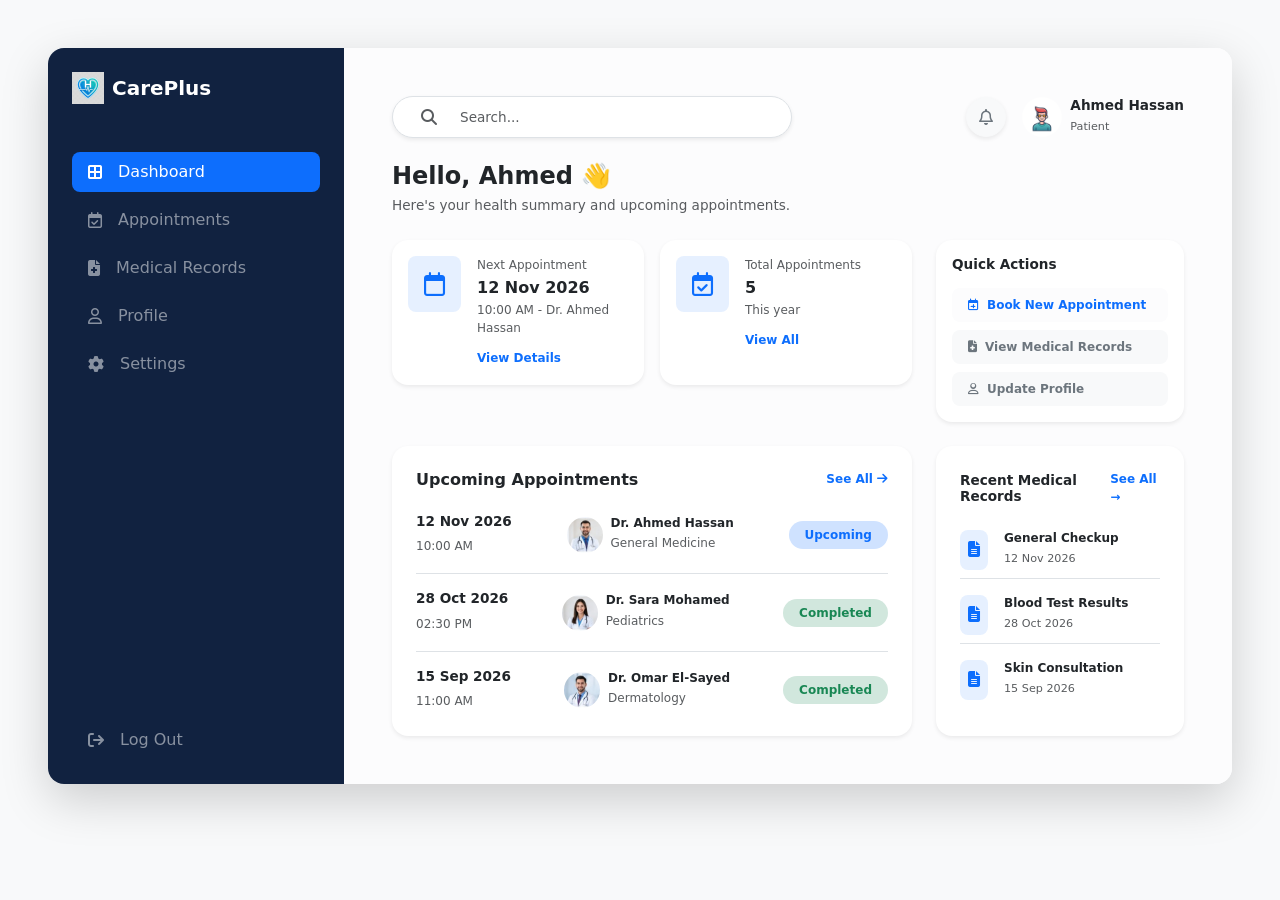
==== dashboard.html @ d4c29702 "Update project" ====
<!doctype html>
<html lang="en">
  <head>
    <meta charset="UTF-8" />
    <meta name="viewport" content="width=device-width, initial-scale=1.0" />
    <title>CarePlus - Patient Dashboard</title>

    <!-- FontAwesome Icons -->
    <link
      rel="stylesheet"
      href="https://cdnjs.cloudflare.com/ajax/libs/font-awesome/6.7.2/css/all.min.css"
    />
    <!-- Bootstrap CSS -->
    <link rel="stylesheet" href="css/bootstrap.min.css" />
    <!-- Custom CSS -->
    <link rel="stylesheet" href="css/style.css" />
  </head>
  <body class="bg-light">
    <!-- ================================================================= -->
    <!-- PATIENT DASHBOARD SECTION -->
    <!-- ================================================================= -->
    <section class="py-4 py-md-5">
      <div class="container-fluid px-lg-5">
        <div class="card border-0 shadow-lg rounded-4 overflow-hidden bg-white">
          <div class="row g-0">
            <!-- Sidebar (القائمة الجانبية الداكنة) -->
            <div
              class="col-lg-3 text-white p-4 d-flex flex-column justify-content-between"
              style="background-color: #112240; min-height: 700px"
            >
              <div>
                <!-- Brand Logo -->
                <div class="d-flex align-items-center gap-2 mb-5">
                  <img src="images/H.png" alt="CarePlus" height="32" />
                  <span class="fw-bold fs-5 text-white">CarePlus</span>
                </div>

                <!-- Navigation Links -->
                <div class="nav flex-column nav-pills gap-2" role="tablist">
                  <a
                    href="#"
                    class="nav-link active rounded-3 py-2.5 px-3 text-white d-flex align-items-center gap-3"
                    style="background-color: #0d6efd"
                  >
                    <i class="fa-solid fa-border-all"></i>
                    <span>Dashboard</span>
                  </a>
                  <a
                    href="#"
                    class="nav-link text-white-50 rounded-3 py-2.5 px-3 d-flex align-items-center gap-3"
                  >
                    <i class="fa-regular fa-calendar-check"></i>
                    <span>Appointments</span>
                  </a>
                  <a
                    href="#"
                    class="nav-link text-white-50 rounded-3 py-2.5 px-3 d-flex align-items-center gap-3"
                  >
                    <i class="fa-solid fa-file-medical"></i>
                    <span>Medical Records</span>
                  </a>
                  <a
                    href="#"
                    class="nav-link text-white-50 rounded-3 py-2.5 px-3 d-flex align-items-center gap-3"
                  >
                    <i class="fa-regular fa-user"></i>
                    <span>Profile</span>
                  </a>
                  <a
                    href="#"
                    class="nav-link text-white-50 rounded-3 py-2.5 px-3 d-flex align-items-center gap-3"
                  >
                    <i class="fa-solid fa-gear"></i>
                    <span>Settings</span>
                  </a>
                </div>
              </div>

              <!-- Log Out -->
              <a
                href="booking.html"
                class="text-white-50 text-decoration-none d-flex align-items-center gap-3 px-3 py-2"
              >
                <i class="fa-solid fa-arrow-right-from-bracket"></i>
                <span>Log Out</span>
              </a>
            </div>

            <!-- Main Dashboard Content (محتوى اللوحة الرئيسي) -->
            <div class="col-lg-9 p-4 p-md-5 bg-light-subtle">
              <!-- Top Bar (Search & User Profile) -->
              <div
                class="d-flex align-items-center justify-content-between flex-wrap gap-3 mb-4"
              >
                <!-- Search Bar -->
                <div
                  class="input-group bg-white rounded-pill px-3 py-1 shadow-sm border"
                  style="max-width: 400px; width: 100%"
                >
                  <span
                    class="input-group-text bg-transparent border-0 text-muted"
                  >
                    <i class="fa-solid fa-magnifying-glass"></i>
                  </span>
                  <input
                    type="text"
                    class="form-control border-0 shadow-none bg-transparent fs-7"
                    placeholder="Search..."
                  />
                </div>

                <!-- User Profile & Notifications -->
                <div class="d-flex align-items-center gap-3">
                  <button
                    class="btn btn-light rounded-circle p-2 d-flex align-items-center justify-content-center shadow-sm"
                    style="width: 40px; height: 40px"
                  >
                    <i class="fa-regular fa-bell text-secondary"></i>
                  </button>
                  <div class="d-flex align-items-center gap-2">
                    <img
                      src="images/userface.png"
                      class="rounded-circle"
                      width="40"
                      height="40"
                      style="object-fit: cover"
                      alt="userface"
                    />
                    <div>
                      <!-- أضفنا id="dashboardUserName" هنا -->
                      <h6
                        class="fw-bold text-dark mb-0 fs-7"
                        id="dashboardUserName"
                      >
                        Ahmed Hassan
                      </h6>
                      <small class="text-muted" style="font-size: 0.7rem"
                        >Patient</small
                      >
                    </div>
                  </div>
                </div>
              </div>

              <!-- Greeting -->
              <div class="mb-4">
                <h4 class="fw-bold text-dark mb-1">
                  Hello, <span id="greetingUserName">Ahmed</span> 👋
                </h4>
                <p class="text-muted fs-7">
                  Here's your health summary and upcoming appointments.
                </p>
              </div>

              <!-- Cards Summary & Quick Actions Layout -->
              <div class="row g-4 mb-4">
                <!-- Left Side: Summary Cards -->
                <div class="col-lg-8">
                  <div class="row g-3">
                    <!-- Next Appointment -->
                    <div class="col-md-6">
                      <div
                        class="card border-0 shadow-sm rounded-4 p-3 bg-white h-100"
                      >
                        <div class="d-flex align-items-start gap-3">
                          <div
                            class="rounded-3 bg-subtle-blue text-primary p-3 d-flex align-items-center justify-content-center"
                          >
                            <i class="fa-regular fa-calendar fs-4"></i>
                          </div>
                          <div>
                            <span class="text-muted fs-8 d-block mb-1"
                              >Next Appointment</span
                            >
                            <h6 class="fw-bold text-dark mb-1">12 Nov 2026</h6>
                            <small class="text-muted fs-8 d-block mb-2"
                              >10:00 AM - Dr. Ahmed Hassan</small
                            >
                            <a
                              href="#"
                              class="text-primary fw-semibold fs-8 text-decoration-none"
                              >View Details</a
                            >
                          </div>
                        </div>
                      </div>
                    </div>

                    <!-- Total Appointments -->
                    <div class="col-md-6">
                      <div
                        class="card border-0 shadow-sm rounded-4 p-3 bg-white h-100"
                      >
                        <div class="d-flex align-items-start gap-3">
                          <div
                            class="rounded-3 bg-subtle-blue text-primary p-3 d-flex align-items-center justify-content-center"
                          >
                            <i class="fa-regular fa-calendar-check fs-4"></i>
                          </div>
                          <div>
                            <span class="text-muted fs-8 d-block mb-1"
                              >Total Appointments</span
                            >
                            <h6 class="fw-bold text-dark mb-1">5</h6>
                            <small class="text-muted fs-8 d-block mb-2"
                              >This year</small
                            >
                            <a
                              href="#"
                              class="text-primary fw-semibold fs-8 text-decoration-none"
                              >View All</a
                            >
                          </div>
                        </div>
                      </div>
                    </div>
                  </div>
                </div>

                <!-- Right Side: Quick Actions (الإجراءات السريعة مطابقة للصورة) -->
                <div class="col-lg-4">
                  <div class="card border-0 shadow-sm rounded-4 p-3 bg-white">
                    <h6 class="fw-bold text-dark mb-3 fs-7">Quick Actions</h6>
                    <div class="d-flex flex-column gap-2">
                      <a
                        href="booking.html"
                        class="btn btn-light text-start py-2 px-3 rounded-3 text-primary fw-semibold fs-8 d-flex align-items-center gap-2 text-decoration-none border-0 bg-light-subtle"
                      >
                        <i class="fa-regular fa-calendar-plus"></i>
                        <span>Book New Appointment</span>
                      </a>
                      <a
                        href="#"
                        class="btn btn-light text-start py-2 px-3 rounded-3 text-secondary fw-semibold fs-8 d-flex align-items-center gap-2 text-decoration-none border-0"
                      >
                        <i class="fa-solid fa-file-medical"></i>
                        <span>View Medical Records</span>
                      </a>
                      <a
                        href="#"
                        class="btn btn-light text-start py-2 px-3 rounded-3 text-secondary fw-semibold fs-8 d-flex align-items-center gap-2 text-decoration-none border-0"
                      >
                        <i class="fa-regular fa-user"></i>
                        <span>Update Profile</span>
                      </a>
                    </div>
                  </div>
                </div>
              </div>

              <!-- Bottom Row: Upcoming Appointments & Recent Medical Records -->
              <div class="row g-4">
                <!-- Upcoming Appointments List -->
                <div class="col-lg-8">
                  <div class="card border-0 shadow-sm rounded-4 p-4 bg-white">
                    <div
                      class="d-flex align-items-center justify-content-between mb-4"
                    >
                      <h6 class="fw-bold text-dark m-0">
                        Upcoming Appointments
                      </h6>
                      <a
                        href="#"
                        class="text-primary fw-semibold fs-8 text-decoration-none d-flex align-items-center gap-1"
                      >
                        <span>See All</span>
                        <i class="fa-solid fa-arrow-right fs-8"></i>
                      </a>
                    </div>

                    <div class="d-flex flex-column gap-3">
                      <!-- Item 1 -->
                      <div
                        class="d-flex align-items-center justify-content-between flex-wrap gap-2 pb-3 border-bottom"
                      >
                        <div>
                          <h6 class="fw-bold text-dark mb-1 fs-7">
                            12 Nov 2026
                          </h6>
                          <small class="text-muted fs-8">10:00 AM</small>
                        </div>
                        <div class="d-flex align-items-center gap-2">
                          <img
                            src="images/03-doctor-ahmed-card.png"
                            class="rounded-circle"
                            width="36"
                            height="36"
                            style="object-fit: cover"
                            alt="Doctor"
                          />
                          <div>
                            <h6 class="fw-bold text-dark mb-0 fs-8">
                              Dr. Ahmed Hassan
                            </h6>
                            <small class="text-muted fs-8"
                              >General Medicine</small
                            >
                          </div>
                        </div>
                        <span
                          class="badge bg-primary-subtle text-primary rounded-pill px-3 py-2 fs-8 fw-semibold"
                          >Upcoming</span
                        >
                      </div>

                      <!-- Item 2 -->
                      <div
                        class="d-flex align-items-center justify-content-between flex-wrap gap-2 pb-3 border-bottom"
                      >
                        <div>
                          <h6 class="fw-bold text-dark mb-1 fs-7">
                            28 Oct 2026
                          </h6>
                          <small class="text-muted fs-8">02:30 PM</small>
                        </div>
                        <div class="d-flex align-items-center gap-2">
                          <img
                            src="images/04-doctor-sara-card.png"
                            class="rounded-circle"
                            width="36"
                            height="36"
                            style="object-fit: cover"
                            alt="Doctor"
                          />
                          <div>
                            <h6 class="fw-bold text-dark mb-0 fs-8">
                              Dr. Sara Mohamed
                            </h6>
                            <small class="text-muted fs-8">Pediatrics</small>
                          </div>
                        </div>
                        <span
                          class="badge bg-success-subtle text-success rounded-pill px-3 py-2 fs-8 fw-semibold"
                          >Completed</span
                        >
                      </div>

                      <!-- Item 3 -->
                      <div
                        class="d-flex align-items-center justify-content-between flex-wrap gap-2"
                      >
                        <div>
                          <h6 class="fw-bold text-dark mb-1 fs-7">
                            15 Sep 2026
                          </h6>
                          <small class="text-muted fs-8">11:00 AM</small>
                        </div>
                        <div class="d-flex align-items-center gap-2">
                          <img
                            src="images/05-doctor-omar-card.png"
                            class="rounded-circle"
                            width="36"
                            height="36"
                            style="object-fit: cover"
                            alt="Doctor"
                          />
                          <div>
                            <h6 class="fw-bold text-dark mb-0 fs-8">
                              Dr. Omar El-Sayed
                            </h6>
                            <small class="text-muted fs-8">Dermatology</small>
                          </div>
                        </div>
                        <span
                          class="badge bg-success-subtle text-success rounded-pill px-3 py-2 fs-8 fw-semibold"
                          >Completed</span
                        >
                      </div>
                    </div>
                  </div>
                </div>

                <!-- Recent Medical Records -->
                <div class="col-lg-4">
                  <div
                    class="card border-0 shadow-sm rounded-4 p-4 bg-white h-100"
                  >
                    <div
                      class="d-flex align-items-center justify-content-between mb-4"
                    >
                      <h6 class="fw-bold text-dark m-0 fs-7">
                        Recent Medical Records
                      </h6>
                      <a
                        href="#"
                        class="text-primary fw-semibold fs-8 text-decoration-none"
                        >See All →</a
                      >
                    </div>

                    <div class="d-flex flex-column gap-3">
                      <div
                        class="d-flex align-items-center gap-3 pb-2 border-bottom"
                      >
                        <div class="text-primary bg-subtle-blue rounded-3 p-2">
                          <i class="fa-solid fa-file-lines"></i>
                        </div>
                        <div>
                          <h6 class="fw-bold text-dark mb-0 fs-8">
                            General Checkup
                          </h6>
                          <small class="text-muted" style="font-size: 0.7rem"
                            >12 Nov 2026</small
                          >
                        </div>
                      </div>

                      <div
                        class="d-flex align-items-center gap-3 pb-2 border-bottom"
                      >
                        <div class="text-primary bg-subtle-blue rounded-3 p-2">
                          <i class="fa-solid fa-file-lines"></i>
                        </div>
                        <div>
                          <h6 class="fw-bold text-dark mb-0 fs-8">
                            Blood Test Results
                          </h6>
                          <small class="text-muted" style="font-size: 0.7rem"
                            >28 Oct 2026</small
                          >
                        </div>
                      </div>

                      <div class="d-flex align-items-center gap-3">
                        <div class="text-primary bg-subtle-blue rounded-3 p-2">
                          <i class="fa-solid fa-file-lines"></i>
                        </div>
                        <div>
                          <h6 class="fw-bold text-dark mb-0 fs-8">
                            Skin Consultation
                          </h6>
                          <small class="text-muted" style="font-size: 0.7rem"
                            >15 Sep 2026</small
                          >
                        </div>
                      </div>
                    </div>
                  </div>
                </div>
              </div>
            </div>
          </div>
        </div>
      </div>
    </section>

    <!-- JS Files -->
    <script src="js/bootstrap.bundle.min.js"></script>
    <script src="js/main.js"></script>
  </body>
</html>
---- css/style.css ----
/* ================================================================= */
/* [SECTION 1]: MAIN NAVBAR & HEADER STYLES */
/* ================================================================= */
html {
  scroll-behavior: smooth;
}
/* الشريط العلوي للمعلومات (ساعات العمل والخط الساخن) */
/* Custom styling for Hadith wrapper in Header */
.header-info-wrapper {
  background-color: #ffffff;
  border: 1px solid #e2e8f0;
  transition: all 0.3s ease;
}

.header-info-wrapper:hover {
  border-color: #0d6efd;
  box-shadow: 0 4px 12px rgba(13, 110, 253, 0.08) !important;
}

/* Size utility for small subtitle label */
.fs-8 {
  font-size: 0.725rem !important;
}

/* ================================================================= */
/* [SECTION 2]: TABS NAVIGATION STYLES (قائمة التبويبات) */
/* ================================================================= */

.tab-card-wrapper {
  border-color: #dee2e6 !important;
  background-color: #ffffff;
}

.custom-border-tabs {
  border-bottom: 1px solid #dee2e6 !important;
  margin-bottom: 0;
}

.custom-border-tabs .nav-link {
  color: #495057;
  font-weight: 500;
  background-color: transparent;
  border: 1px solid transparent;
  border-top-left-radius: 8px;
  border-top-right-radius: 8px;
  padding: 0.5rem 1.25rem;
  margin-bottom: -1px;
  transition: all 0.2s ease-in-out;
}

.custom-border-tabs .nav-link:hover {
  border-color: #e9ecef #e9ecef #dee2e6;
  color: #0d6efd;
}

.custom-border-tabs .nav-link.active {
  color: #0d6efd !important;
  font-weight: 600;
  background-color: #ffffff !important;
  border-color: #dee2e6 #dee2e6 #ffffff !important;
}

/* ================================================================= */
/* 🏠 [TAB 1]: HOME SECTION STYLES */
/* ================================================================= */

/* ----------------------------------------------------------------- */
/* 1.1 HERO SLIDER SUB-SECTION (سلايدر الرئيسية) */
/* ----------------------------------------------------------------- */
.hero-slide-container {
  background: linear-gradient(135deg, #0f2035 0%, #1a365d 100%);
  min-height: 450px;
  display: flex;
  align-items: center;
}

/* صورة الطبيب في الهيرو */
.hero-doctor-img {
  filter: drop-shadow(0 10px 20px rgba(0, 0, 0, 0.2));
  transition: transform 0.3s ease;
}

.hero-doctor-img:hover {
  transform: translateY(-5px);
}

/* حركة الأزرار التفاعلية */
.interactive-btn {
  transition:
    transform 0.25s ease,
    box-shadow 0.25s ease;
}

.interactive-btn:hover {
  transform: translateY(-3px);
  box-shadow: 0 8px 20px rgba(0, 0, 0, 0.2);
}

/* ----------------------------------------------------------------- */
/* 1.2 FEATURES OVERLAP SUB-SECTION (المميزات المتداخلة أسفل السلايدر) */
/* ----------------------------------------------------------------- */
.features-overlap-wrapper {
  margin-top: -65px; /* يرفع الكرت ليتداخل بجمالية فوق السلايدر */
  z-index: 20;
  max-width: 1140px;
  margin-left: auto;
  margin-right: auto;
}

.features-card {
  background: #ffffff;
  border-radius: 24px !important;
  box-shadow: 0 15px 40px rgba(0, 0, 0, 0.06) !important;
  padding: 2rem 1.5rem !important;
}

/* دائرة الأيقونة الفاتحة في المنتصف */
.feature-icon-box {
  width: 54px;
  height: 54px;
  background-color: #e8f2ff !important;
  color: #0d6efd !important;
  transition: all 0.3s ease;
}

/* تفاعل الأيقونة عند مرور الماوس */
.feature-item {
  transition: transform 0.3s ease;
  cursor: pointer;
}

.feature-item:hover {
  transform: translateY(-4px);
}

.feature-item:hover .feature-icon-box {
  background-color: #0d6efd !important;
  color: #ffffff !important;
  box-shadow: 0 8px 18px rgba(13, 110, 253, 0.3);
}

.fs-7 {
  font-size: 0.8rem !important;
}
/* ================================================================= */
/* 👨‍⚕️ [HOME SECTION]: EXPERT DOCTORS CARDS STYLES */
/* ================================================================= */
.doctor-card {
  transition:
    transform 0.3s ease,
    box-shadow 0.3s ease;
  cursor: pointer;
}

.doctor-card:hover {
  transform: translateY(-5px);
  box-shadow: 0 10px 25px rgba(0, 0, 0, 0.08) !important;
}

.doctor-img-wrapper {
  background: linear-gradient(135deg, #f8f9fa 0%, #e9ecef 100%);
}
/* ================================================================= */
/* 👨‍⚕️ [TAB 2]: DOCTORS SECTION STYLES */
/* ================================================================= */
.doctors-banner-section {
  /* خلفية طبية فاتحة مع تدرج ووضع صورة الطبيب في الخلفية جهة اليمين */
  background:
    linear-gradient(
      90deg,
      rgba(240, 246, 255, 0.95) 0%,
      rgba(240, 246, 255, 0.6) 60%,
      rgba(255, 255, 255, 0.2) 100%
    ),
    url("../images/09-medical-consultation.png") no-repeat right center;
  background-size: cover;
  border: 1px solid #e2e8f0;
  min-height: 220px;
  display: flex;
  align-items: center;
}
.doctor-card {
  border: 1px solid #f0f3f6 !important;
  transition:
    transform 0.3s ease,
    box-shadow 0.3s ease;
}

.doctor-card:hover {
  transform: translateY(-5px);
  box-shadow: 0 10px 25px rgba(0, 0, 0, 0.08) !important;
  border-color: #0d6efd !important;
}
/* تنسيق للشاشات الصغيرة لضمان وضوح النص فوق الخلفية */
@media (max-width: 767.98px) {
  .doctors-banner-section {
    background:
      linear-gradient(
        180deg,
        rgba(240, 246, 255, 0.95) 0%,
        rgba(240, 246, 255, 0.9) 100%
      ),
      url("../images/01-hero-doctor.png") no-repeat center center;
    background-size: cover;
    text-align: center;
  }
}
/* ================================================================= */
/* 📅 BOOKING & DASHBOARD CUSTOM STYLES                              */
/* ================================================================= */
.bg-subtle-blue {
  background-color: rgba(13, 110, 253, 0.1);
}

.fs-7 {
  font-size: 0.85rem !important;
}

.fs-8 {
  font-size: 0.75rem !important;
}

.nav-pills .nav-link:hover {
  background-color: rgba(255, 255, 255, 0.08);
}

/* ================================================================= */
/* RESPONSIVE BREAKPOINTS (تنسيقات الأجهزة المتجاوبة) */
/* ================================================================= */

/* 1. DEFAULT (X-Small devices / Portrait phones - less than 576px) */
.careplus-navbar-container {
  padding: 0.5rem !important;
}

.careplus-navbar-container > div:first-child {
  flex-direction: row !important;
  justify-content: space-between !important;
  align-items: center !important;
}

/* إخفاء عناصر البحث في الشاشات الصغيرة جداً لتوفير مساحة مطابقة لتصميم الموبايل */
.search-box,
.header-info-wrapper {
  display: none !important;
}

/* التبويبات كقائمة أفقية قابلة للسحب للمقاسات الضيقة */
.custom-border-tabs {
  display: flex !important;
  flex-wrap: nowrap !important;
  overflow-x: auto !important;
  overflow-y: hidden;
  white-space: nowrap;
  -webkit-overflow-scrolling: touch;
  padding-bottom: 4px;
}

.custom-border-tabs::-webkit-scrollbar {
  display: none;
}
.custom-border-tabs {
  -ms-overflow-style: none;
  scrollbar-width: none;
}

.custom-border-tabs .nav-link {
  padding: 0.35rem 0.7rem !important;
  font-size: 0.8rem !important;
}

/* 2. Small devices (landscape phones, 576px and up) */
@media (width >= 576px) {
  .careplus-navbar-container {
    padding: 0.75rem !important;
  }

  /* إعادة إظهار البحث بمقاسات مناسبة */
  .search-box {
    display: flex !important;
  }

  .search-box input {
    width: 140px !important;
    font-size: 0.8rem !important;
  }

  .careplus-navbar-container button.btn-primary {
    padding: 0.4rem 0.8rem !important;
    font-size: 0.75rem !important;
  }

  /* ضبط سلايدر الهيرو في الشاشات الصغيرة */
  .hero-slide-container {
    padding: 1.5rem 1rem !important;
    min-height: auto !important;
    text-align: center !important;
  }

  .hero-slide-container .row {
    flex-direction: column-reverse !important;
  }

  .hero-doctor-img {
    max-height: 240px !important;
    margin: 0 auto 1rem auto !important;
    display: block !important;
  }

  .hero-slide-container h1 {
    font-size: 1.35rem !important;
  }

  .hero-slide-container p {
    font-size: 0.85rem !important;
  }

  .hero-slide-container .d-flex.align-items-center.gap-3 {
    justify-content: center !important;
  }
}

/* 3. Medium devices (tablets, 768px and up) */
@media (width >= 768px) {
  .careplus-navbar-container > div:first-child {
    flex-direction: row !important;
    justify-content: space-between !important;
  }

  .careplus-navbar-container img[alt="CarePlus Logo"] {
    height: 36px !important;
  }

  .search-box input {
    width: 180px !important;
    font-size: 0.85rem !important;
  }

  .custom-border-tabs {
    flex-wrap: wrap !important;
    overflow-x: visible !important;
  }

  .custom-border-tabs .nav-link {
    padding: 0.5rem 1.1rem !important;
    font-size: 0.9rem !important;
  }

  /* استرجاع توازن الهيرو للتابلت والشاشات الأكبر */
  .hero-slide-container {
    text-align: left !important;
    padding: 3rem !important;
    min-height: 420px !important;
  }

  .hero-slide-container .row {
    flex-direction: row !important;
  }

  .hero-slide-container .col-lg-7 {
    text-align: left !important;
  }

  .hero-slide-container h1 {
    font-size: 2rem !important;
  }

  .hero-slide-container .d-flex.align-items-center.gap-3 {
    justify-content: flex-start !important;
  }

  .hero-doctor-img {
    max-height: 350px !important;
    margin: 0 !important;
  }
}

/* 4. Large devices (desktops, 1024px and up) */
@media (width >= 1024px) {
  .careplus-navbar-container {
    padding: 1rem !important;
  }

  .header-info-wrapper {
    display: flex !important; /* إظهار معلومات العمل والخط الساخن في الشاشات الكبيرة */
  }

  .search-box input {
    width: 220px !important;
  }

  .careplus-navbar-container button.btn-primary {
    padding: 0.5rem 1.25rem !important;
    font-size: 0.875rem !important;
  }

  .hero-slide-container {
    min-height: 450px !important;
  }

  .hero-slide-container h1 {
    font-size: 2.25rem !important;
  }

  .hero-doctor-img {
    max-height: 400px !important;
  }

  /* الفواصل الرأسية بين أعمدة المميزات */
  .border-end-lg {
    border-right: 1px solid #f0f3f6 !important;
  }
}

/* 5. X-Large devices (large desktops, 1280px and up) */
@media (width >= 1280px) {
  .features-overlap-wrapper {
    max-width: 1140px;
    margin-left: auto;
    margin-right: auto;
  }

  .search-box input {
    width: 250px !important;
  }
}

/* 6. XX-Large devices (larger desktops, 1536px and up) */
@media (width >= 1536px) {
  .features-overlap-wrapper {
    max-width: 1320px;
  }
}
.tab-pane h4 {
  color: #0f2035;
}
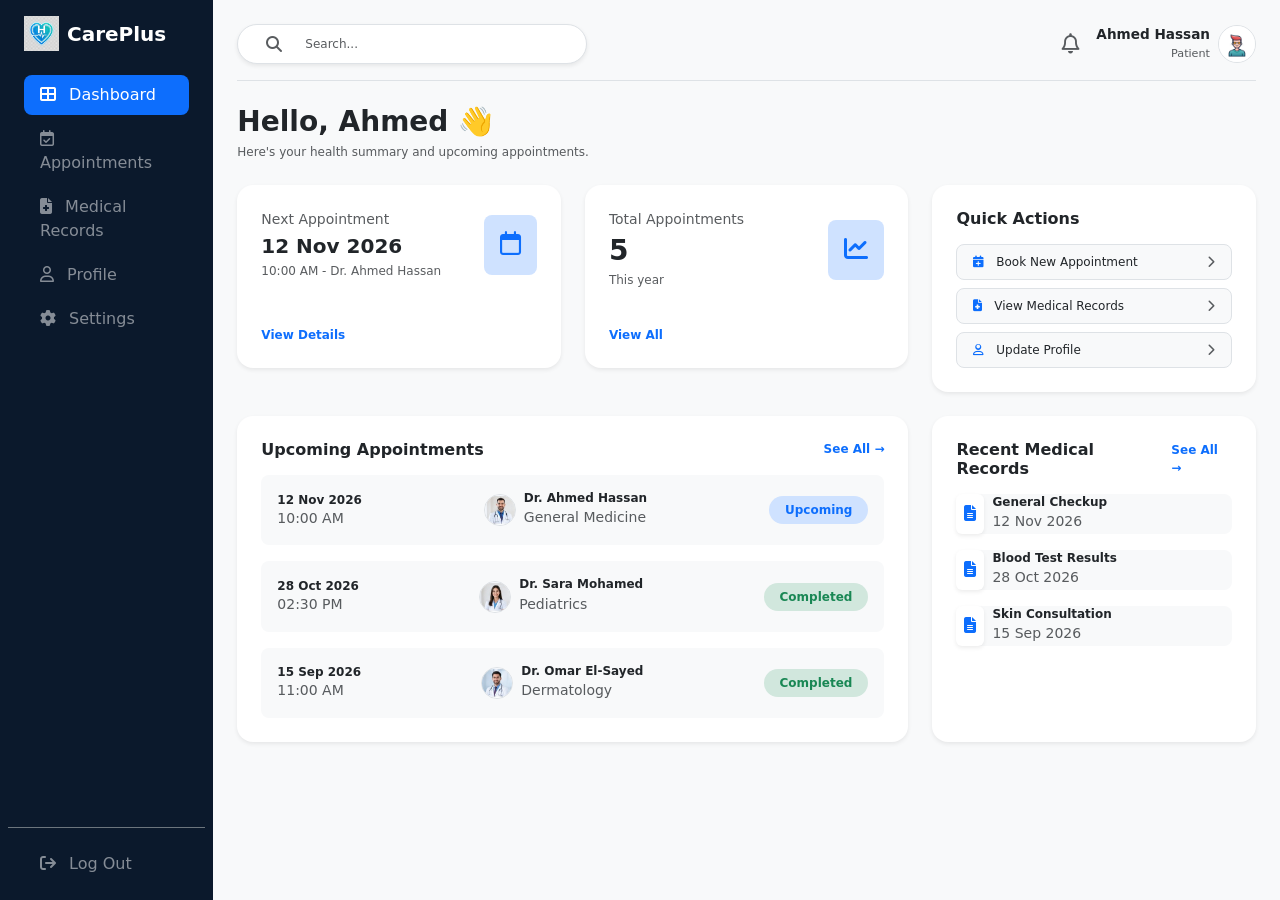
==== commit bc391349: "Update project" ====
--- a/dashboard.html
+++ b/dashboard.html
@@ -12,427 +12,421 @@
     />
     <!-- Bootstrap CSS -->
     <link rel="stylesheet" href="css/bootstrap.min.css" />
-    <!-- Custom CSS -->
+    <!-- Custom Main CSS -->
     <link rel="stylesheet" href="css/style.css" />
   </head>
   <body class="bg-light">
-    <!-- ================================================================= -->
-    <!-- PATIENT DASHBOARD SECTION -->
-    <!-- ================================================================= -->
-    <section class="py-4 py-md-5">
-      <div class="container-fluid px-lg-5">
-        <div class="card border-0 shadow-lg rounded-4 overflow-hidden bg-white">
-          <div class="row g-0">
-            <!-- Sidebar (القائمة الجانبية الداكنة) -->
+    <div class="container-fluid">
+      <div class="row">
+        <!-- Sidebar (القائمة الجانبية المطابقة للصورة تماماً) -->
+        <div
+          class="col-auto col-md-3 col-xl-2 px-sm-2 px-0 bg-dark min-vh-100 d-flex flex-column justify-content-between"
+          style="background-color: #0b192c !important"
+        >
+          <div class="p-3">
+            <a
+              href="index.html"
+              class="d-flex align-items-center text-decoration-none gap-2 mb-4 text-white"
+            >
+              <img src="images/H.png" alt="Logo" height="35" />
+              <span class="fw-bold fs-5">CarePlus</span>
+            </a>
+
+            <ul class="nav nav-pills flex-column mb-auto gap-1">
+              <li class="nav-item">
+                <a
+                  href="#"
+                  class="nav-link active text-white py-2.5 px-3 rounded-3"
+                  style="background-color: #0d6efd"
+                >
+                  <i class="fa-solid fa-table-cells-large me-2"></i> Dashboard
+                </a>
+              </li>
+              <li>
+                <a
+                  href="#"
+                  class="nav-link text-white-50 py-2.5 px-3 rounded-3"
+                >
+                  <i class="fa-regular fa-calendar-check me-2"></i> Appointments
+                </a>
+              </li>
+              <li>
+                <a
+                  href="#"
+                  class="nav-link text-white-50 py-2.5 px-3 rounded-3"
+                >
+                  <i class="fa-solid fa-file-medical me-2"></i> Medical Records
+                </a>
+              </li>
+              <li>
+                <a
+                  href="#"
+                  class="nav-link text-white-50 py-2.5 px-3 rounded-3"
+                >
+                  <i class="fa-regular fa-user me-2"></i> Profile
+                </a>
+              </li>
+              <li>
+                <a
+                  href="#"
+                  class="nav-link text-white-50 py-2.5 px-3 rounded-3"
+                >
+                  <i class="fa-solid fa-gear me-2"></i> Settings
+                </a>
+              </li>
+            </ul>
+          </div>
+
+          <!-- زر تسجيل الخروج في الأسفل -->
+          <div class="p-3 border-top border-secondary">
+            <a
+              href="index.html"
+              class="nav-link text-white-50 py-2 px-3 rounded-3"
+            >
+              <i class="fa-solid fa-arrow-right-from-bracket me-2"></i> Log Out
+            </a>
+          </div>
+        </div>
+
+        <!-- Main Content Area (محتوى لوحة التحكم الرئيسي) -->
+        <div class="col px-4 py-4">
+          <!-- Top Bar -->
+          <div
+            class="d-flex align-items-center justify-content-between mb-4 pb-3 border-bottom"
+          >
             <div
-              class="col-lg-3 text-white p-4 d-flex flex-column justify-content-between"
-              style="background-color: #112240; min-height: 700px"
+              class="input-group bg-white rounded-pill px-3 py-1 shadow-sm border"
+              style="max-width: 350px"
             >
-              <div>
-                <!-- Brand Logo -->
-                <div class="d-flex align-items-center gap-2 mb-5">
-                  <img src="images/H.png" alt="CarePlus" height="32" />
-                  <span class="fw-bold fs-5 text-white">CarePlus</span>
-                </div>
-
-                <!-- Navigation Links -->
-                <div class="nav flex-column nav-pills gap-2" role="tablist">
+              <span class="input-group-text bg-transparent border-0 text-muted"
+                ><i class="fa-solid fa-magnifying-glass"></i
+              ></span>
+              <input
+                type="text"
+                class="form-control border-0 shadow-none bg-transparent fs-8"
+                placeholder="Search..."
+              />
+            </div>
+            <div class="d-flex align-items-center gap-3">
+              <i class="fa-regular fa-bell text-muted fs-5 cursor-pointer"></i>
+              <div class="d-flex align-items-center gap-2">
+                <div class="text-end lh-sm">
+                  <span
+                    class="d-block fw-bold text-dark fs-7"
+                    id="dashboardUserName"
+                    >Ahmed Hassan</span
+                  >
+                  <small class="text-muted" style="font-size: 0.7rem"
+                    >Patient</small
+                  >
+                </div>
+                <img
+                  src="images/userface.png"
+                  alt="Profile"
+                  class="rounded-circle border"
+                  style="width: 38px; height: 38px; object-fit: cover"
+                />
+              </div>
+            </div>
+          </div>
+
+          <!-- Welcome Message -->
+          <div class="mb-4">
+            <h3 class="fw-bold text-dark mb-1">
+              Hello, <span id="greetingUserName">Ahmed</span> 👋
+            </h3>
+            <p class="text-muted fs-8">
+              Here's your health summary and upcoming appointments.
+            </p>
+          </div>
+
+          <!-- Top Row: Statistics & Quick Actions -->
+          <div class="row g-4 mb-4">
+            <!-- Statistics Cards -->
+            <div class="col-lg-8">
+              <div class="row g-4 h-100">
+                <div class="col-md-6">
+                  <div
+                    class="card border-0 shadow-sm rounded-4 p-4 bg-white h-100 d-flex flex-column justify-content-between"
+                  >
+                    <div
+                      class="d-flex align-items-center justify-content-between mb-3"
+                    >
+                      <div>
+                        <small class="text-muted fw-medium d-block mb-1"
+                          >Next Appointment</small
+                        >
+                        <h5 class="fw-bold text-dark mb-0">12 Nov 2026</h5>
+                        <small class="text-muted fs-8"
+                          >10:00 AM - Dr. Ahmed Hassan</small
+                        >
+                      </div>
+                      <div class="bg-primary-subtle text-primary rounded-3 p-3">
+                        <i class="fa-regular fa-calendar fs-4"></i>
+                      </div>
+                    </div>
+                    <a
+                      href="#"
+                      class="text-primary text-decoration-none fw-semibold fs-8"
+                      >View Details</a
+                    >
+                  </div>
+                </div>
+                <div class="col-md-6">
+                  <div
+                    class="card border-0 shadow-sm rounded-4 p-4 bg-white h-100 d-flex flex-column justify-content-between"
+                  >
+                    <div
+                      class="d-flex align-items-center justify-content-between mb-3"
+                    >
+                      <div>
+                        <small class="text-muted fw-medium d-block mb-1"
+                          >Total Appointments</small
+                        >
+                        <h3 class="fw-bold text-dark mb-0">5</h3>
+                        <small class="text-muted fs-8">This year</small>
+                      </div>
+                      <div class="bg-primary-subtle text-primary rounded-3 p-3">
+                        <i class="fa-solid fa-chart-line fs-4"></i>
+                      </div>
+                    </div>
+                    <a
+                      href="#"
+                      class="text-primary text-decoration-none fw-semibold fs-8"
+                      >View All</a
+                    >
+                  </div>
+                </div>
+              </div>
+            </div>
+
+            <!-- Quick Actions -->
+            <div class="col-lg-4">
+              <div class="card border-0 shadow-sm rounded-4 p-4 bg-white h-100">
+                <h5 class="fw-bold text-dark mb-3 fs-6">Quick Actions</h5>
+                <div class="d-flex flex-column gap-2">
                   <a
-                    href="#"
-                    class="nav-link active rounded-3 py-2.5 px-3 text-white d-flex align-items-center gap-3"
-                    style="background-color: #0d6efd"
-                  >
-                    <i class="fa-solid fa-border-all"></i>
-                    <span>Dashboard</span>
+                    href="booking.html"
+                    class="btn btn-light border text-start py-2 px-3 rounded-3 d-flex align-items-center justify-content-between text-dark text-decoration-none fw-medium fs-8"
+                  >
+                    <span
+                      ><i
+                        class="fa-solid fa-calendar-plus text-primary me-2"
+                      ></i>
+                      Book New Appointment</span
+                    >
+                    <i class="fa-solid fa-chevron-right text-muted fs-9"></i>
                   </a>
                   <a
                     href="#"
-                    class="nav-link text-white-50 rounded-3 py-2.5 px-3 d-flex align-items-center gap-3"
-                  >
-                    <i class="fa-regular fa-calendar-check"></i>
-                    <span>Appointments</span>
+                    class="btn btn-light border text-start py-2 px-3 rounded-3 d-flex align-items-center justify-content-between text-dark text-decoration-none fw-medium fs-8"
+                  >
+                    <span
+                      ><i
+                        class="fa-solid fa-file-medical text-primary me-2"
+                      ></i>
+                      View Medical Records</span
+                    >
+                    <i class="fa-solid fa-chevron-right text-muted fs-9"></i>
                   </a>
                   <a
                     href="#"
-                    class="nav-link text-white-50 rounded-3 py-2.5 px-3 d-flex align-items-center gap-3"
-                  >
-                    <i class="fa-solid fa-file-medical"></i>
-                    <span>Medical Records</span>
+                    class="btn btn-light border text-start py-2 px-3 rounded-3 d-flex align-items-center justify-content-between text-dark text-decoration-none fw-medium fs-8"
+                  >
+                    <span
+                      ><i class="fa-regular fa-user text-primary me-2"></i>
+                      Update Profile</span
+                    >
+                    <i class="fa-solid fa-chevron-right text-muted fs-9"></i>
                   </a>
+                </div>
+              </div>
+            </div>
+          </div>
+
+          <!-- Bottom Row: Upcoming Appointments & Recent Medical Records -->
+          <div class="row g-4">
+            <!-- Upcoming Appointments (المواعيد القادمة) -->
+            <div class="col-lg-8">
+              <div class="card border-0 shadow-sm rounded-4 p-4 bg-white h-100">
+                <div
+                  class="d-flex align-items-center justify-content-between mb-3"
+                >
+                  <h5 class="fw-bold text-dark mb-0 fs-6">
+                    Upcoming Appointments
+                  </h5>
                   <a
                     href="#"
-                    class="nav-link text-white-50 rounded-3 py-2.5 px-3 d-flex align-items-center gap-3"
-                  >
-                    <i class="fa-regular fa-user"></i>
-                    <span>Profile</span>
-                  </a>
+                    class="text-primary text-decoration-none fw-semibold fs-8"
+                    >See All →</a
+                  >
+                </div>
+
+                <div class="d-flex flex-column gap-3">
+                  <!-- موعد 1 -->
+                  <div
+                    class="d-flex align-items-center justify-content-between p-3 bg-light rounded-3"
+                  >
+                    <div class="lh-sm">
+                      <span class="fw-bold text-dark d-block fs-8"
+                        >12 Nov 2026</span
+                      >
+                      <small class="text-muted fs-9">10:00 AM</small>
+                    </div>
+                    <div class="d-flex align-items-center gap-2">
+                      <img
+                        src="images/03-doctor-ahmed-card.png"
+                        alt="Dr. Ahmed"
+                        class="rounded-circle border"
+                        width="32"
+                        height="32"
+                        style="object-fit: cover"
+                      />
+                      <div>
+                        <h6 class="fw-bold text-dark m-0 fs-8">
+                          Dr. Ahmed Hassan
+                        </h6>
+                        <small class="text-muted fs-9">General Medicine</small>
+                      </div>
+                    </div>
+                    <span
+                      class="badge bg-primary-subtle text-primary px-3 py-2 rounded-pill fs-9 fw-semibold"
+                      >Upcoming</span
+                    >
+                  </div>
+
+                  <!-- موعد 2 -->
+                  <div
+                    class="d-flex align-items-center justify-content-between p-3 bg-light rounded-3"
+                  >
+                    <div class="lh-sm">
+                      <span class="fw-bold text-dark d-block fs-8"
+                        >28 Oct 2026</span
+                      >
+                      <small class="text-muted fs-9">02:30 PM</small>
+                    </div>
+                    <div class="d-flex align-items-center gap-2">
+                      <img
+                        src="images/04-doctor-sara-card.png"
+                        alt="Dr. Sara"
+                        class="rounded-circle border"
+                        width="32"
+                        height="32"
+                        style="object-fit: cover"
+                      />
+                      <div>
+                        <h6 class="fw-bold text-dark m-0 fs-8">
+                          Dr. Sara Mohamed
+                        </h6>
+                        <small class="text-muted fs-9">Pediatrics</small>
+                      </div>
+                    </div>
+                    <span
+                      class="badge bg-success-subtle text-success px-3 py-2 rounded-pill fs-9 fw-semibold"
+                      >Completed</span
+                    >
+                  </div>
+
+                  <!-- موعد 3 -->
+                  <div
+                    class="d-flex align-items-center justify-content-between p-3 bg-light rounded-3"
+                  >
+                    <div class="lh-sm">
+                      <span class="fw-bold text-dark d-block fs-8"
+                        >15 Sep 2026</span
+                      >
+                      <small class="text-muted fs-9">11:00 AM</small>
+                    </div>
+                    <div class="d-flex align-items-center gap-2">
+                      <img
+                        src="images/05-doctor-omar-card.png"
+                        alt="Dr. Omar"
+                        class="rounded-circle border"
+                        width="32"
+                        height="32"
+                        style="object-fit: cover"
+                      />
+                      <div>
+                        <h6 class="fw-bold text-dark m-0 fs-8">
+                          Dr. Omar El-Sayed
+                        </h6>
+                        <small class="text-muted fs-9">Dermatology</small>
+                      </div>
+                    </div>
+                    <span
+                      class="badge bg-success-subtle text-success px-3 py-2 rounded-pill fs-9 fw-semibold"
+                      >Completed</span
+                    >
+                  </div>
+                </div>
+              </div>
+            </div>
+
+            <!-- Recent Medical Records (السجلات الطبية الأخيرة) -->
+            <div class="col-lg-4">
+              <div class="card border-0 shadow-sm rounded-4 p-4 bg-white h-100">
+                <div
+                  class="d-flex align-items-center justify-content-between mb-3"
+                >
+                  <h5 class="fw-bold text-dark mb-0 fs-6">
+                    Recent Medical Records
+                  </h5>
                   <a
                     href="#"
-                    class="nav-link text-white-50 rounded-3 py-2.5 px-3 d-flex align-items-center gap-3"
-                  >
-                    <i class="fa-solid fa-gear"></i>
-                    <span>Settings</span>
-                  </a>
-                </div>
-              </div>
-
-              <!-- Log Out -->
-              <a
-                href="booking.html"
-                class="text-white-50 text-decoration-none d-flex align-items-center gap-3 px-3 py-2"
-              >
-                <i class="fa-solid fa-arrow-right-from-bracket"></i>
-                <span>Log Out</span>
-              </a>
-            </div>
-
-            <!-- Main Dashboard Content (محتوى اللوحة الرئيسي) -->
-            <div class="col-lg-9 p-4 p-md-5 bg-light-subtle">
-              <!-- Top Bar (Search & User Profile) -->
-              <div
-                class="d-flex align-items-center justify-content-between flex-wrap gap-3 mb-4"
-              >
-                <!-- Search Bar -->
-                <div
-                  class="input-group bg-white rounded-pill px-3 py-1 shadow-sm border"
-                  style="max-width: 400px; width: 100%"
-                >
-                  <span
-                    class="input-group-text bg-transparent border-0 text-muted"
-                  >
-                    <i class="fa-solid fa-magnifying-glass"></i>
-                  </span>
-                  <input
-                    type="text"
-                    class="form-control border-0 shadow-none bg-transparent fs-7"
-                    placeholder="Search..."
-                  />
-                </div>
-
-                <!-- User Profile & Notifications -->
-                <div class="d-flex align-items-center gap-3">
-                  <button
-                    class="btn btn-light rounded-circle p-2 d-flex align-items-center justify-content-center shadow-sm"
-                    style="width: 40px; height: 40px"
-                  >
-                    <i class="fa-regular fa-bell text-secondary"></i>
-                  </button>
-                  <div class="d-flex align-items-center gap-2">
-                    <img
-                      src="images/userface.png"
-                      class="rounded-circle"
-                      width="40"
-                      height="40"
-                      style="object-fit: cover"
-                      alt="userface"
-                    />
-                    <div>
-                      <!-- أضفنا id="dashboardUserName" هنا -->
-                      <h6
-                        class="fw-bold text-dark mb-0 fs-7"
-                        id="dashboardUserName"
-                      >
-                        Ahmed Hassan
-                      </h6>
-                      <small class="text-muted" style="font-size: 0.7rem"
-                        >Patient</small
-                      >
-                    </div>
-                  </div>
-                </div>
-              </div>
-
-              <!-- Greeting -->
-              <div class="mb-4">
-                <h4 class="fw-bold text-dark mb-1">
-                  Hello, <span id="greetingUserName">Ahmed</span> 👋
-                </h4>
-                <p class="text-muted fs-7">
-                  Here's your health summary and upcoming appointments.
-                </p>
-              </div>
-
-              <!-- Cards Summary & Quick Actions Layout -->
-              <div class="row g-4 mb-4">
-                <!-- Left Side: Summary Cards -->
-                <div class="col-lg-8">
-                  <div class="row g-3">
-                    <!-- Next Appointment -->
-                    <div class="col-md-6">
+                    class="text-primary text-decoration-none fw-semibold fs-8"
+                    >See All →</a
+                  >
+                </div>
+
+                <div class="d-flex flex-column gap-3">
+                  <div
+                    class="d-flex align-items-center justify-content-between p-2.5 bg-light rounded-3"
+                  >
+                    <div class="d-flex align-items-center gap-2">
                       <div
-                        class="card border-0 shadow-sm rounded-4 p-3 bg-white h-100"
-                      >
-                        <div class="d-flex align-items-start gap-3">
-                          <div
-                            class="rounded-3 bg-subtle-blue text-primary p-3 d-flex align-items-center justify-content-center"
-                          >
-                            <i class="fa-regular fa-calendar fs-4"></i>
-                          </div>
-                          <div>
-                            <span class="text-muted fs-8 d-block mb-1"
-                              >Next Appointment</span
-                            >
-                            <h6 class="fw-bold text-dark mb-1">12 Nov 2026</h6>
-                            <small class="text-muted fs-8 d-block mb-2"
-                              >10:00 AM - Dr. Ahmed Hassan</small
-                            >
-                            <a
-                              href="#"
-                              class="text-primary fw-semibold fs-8 text-decoration-none"
-                              >View Details</a
-                            >
-                          </div>
-                        </div>
-                      </div>
-                    </div>
-
-                    <!-- Total Appointments -->
-                    <div class="col-md-6">
+                        class="text-primary bg-white p-2 rounded-2 shadow-sm"
+                      >
+                        <i class="fa-solid fa-file-lines fs-6"></i>
+                      </div>
+                      <div>
+                        <h6 class="fw-bold text-dark m-0 fs-8">
+                          General Checkup
+                        </h6>
+                        <small class="text-muted fs-9">12 Nov 2026</small>
+                      </div>
+                    </div>
+                  </div>
+                  <div
+                    class="d-flex align-items-center justify-content-between p-2.5 bg-light rounded-3"
+                  >
+                    <div class="d-flex align-items-center gap-2">
                       <div
-                        class="card border-0 shadow-sm rounded-4 p-3 bg-white h-100"
-                      >
-                        <div class="d-flex align-items-start gap-3">
-                          <div
-                            class="rounded-3 bg-subtle-blue text-primary p-3 d-flex align-items-center justify-content-center"
-                          >
-                            <i class="fa-regular fa-calendar-check fs-4"></i>
-                          </div>
-                          <div>
-                            <span class="text-muted fs-8 d-block mb-1"
-                              >Total Appointments</span
-                            >
-                            <h6 class="fw-bold text-dark mb-1">5</h6>
-                            <small class="text-muted fs-8 d-block mb-2"
-                              >This year</small
-                            >
-                            <a
-                              href="#"
-                              class="text-primary fw-semibold fs-8 text-decoration-none"
-                              >View All</a
-                            >
-                          </div>
-                        </div>
-                      </div>
-                    </div>
-                  </div>
-                </div>
-
-                <!-- Right Side: Quick Actions (الإجراءات السريعة مطابقة للصورة) -->
-                <div class="col-lg-4">
-                  <div class="card border-0 shadow-sm rounded-4 p-3 bg-white">
-                    <h6 class="fw-bold text-dark mb-3 fs-7">Quick Actions</h6>
-                    <div class="d-flex flex-column gap-2">
-                      <a
-                        href="booking.html"
-                        class="btn btn-light text-start py-2 px-3 rounded-3 text-primary fw-semibold fs-8 d-flex align-items-center gap-2 text-decoration-none border-0 bg-light-subtle"
-                      >
-                        <i class="fa-regular fa-calendar-plus"></i>
-                        <span>Book New Appointment</span>
-                      </a>
-                      <a
-                        href="#"
-                        class="btn btn-light text-start py-2 px-3 rounded-3 text-secondary fw-semibold fs-8 d-flex align-items-center gap-2 text-decoration-none border-0"
-                      >
-                        <i class="fa-solid fa-file-medical"></i>
-                        <span>View Medical Records</span>
-                      </a>
-                      <a
-                        href="#"
-                        class="btn btn-light text-start py-2 px-3 rounded-3 text-secondary fw-semibold fs-8 d-flex align-items-center gap-2 text-decoration-none border-0"
-                      >
-                        <i class="fa-regular fa-user"></i>
-                        <span>Update Profile</span>
-                      </a>
-                    </div>
-                  </div>
-                </div>
-              </div>
-
-              <!-- Bottom Row: Upcoming Appointments & Recent Medical Records -->
-              <div class="row g-4">
-                <!-- Upcoming Appointments List -->
-                <div class="col-lg-8">
-                  <div class="card border-0 shadow-sm rounded-4 p-4 bg-white">
-                    <div
-                      class="d-flex align-items-center justify-content-between mb-4"
-                    >
-                      <h6 class="fw-bold text-dark m-0">
-                        Upcoming Appointments
-                      </h6>
-                      <a
-                        href="#"
-                        class="text-primary fw-semibold fs-8 text-decoration-none d-flex align-items-center gap-1"
-                      >
-                        <span>See All</span>
-                        <i class="fa-solid fa-arrow-right fs-8"></i>
-                      </a>
-                    </div>
-
-                    <div class="d-flex flex-column gap-3">
-                      <!-- Item 1 -->
+                        class="text-primary bg-white p-2 rounded-2 shadow-sm"
+                      >
+                        <i class="fa-solid fa-file-lines fs-6"></i>
+                      </div>
+                      <div>
+                        <h6 class="fw-bold text-dark m-0 fs-8">
+                          Blood Test Results
+                        </h6>
+                        <small class="text-muted fs-9">28 Oct 2026</small>
+                      </div>
+                    </div>
+                  </div>
+                  <div
+                    class="d-flex align-items-center justify-content-between p-2.5 bg-light rounded-3"
+                  >
+                    <div class="d-flex align-items-center gap-2">
                       <div
-                        class="d-flex align-items-center justify-content-between flex-wrap gap-2 pb-3 border-bottom"
-                      >
-                        <div>
-                          <h6 class="fw-bold text-dark mb-1 fs-7">
-                            12 Nov 2026
-                          </h6>
-                          <small class="text-muted fs-8">10:00 AM</small>
-                        </div>
-                        <div class="d-flex align-items-center gap-2">
-                          <img
-                            src="images/03-doctor-ahmed-card.png"
-                            class="rounded-circle"
-                            width="36"
-                            height="36"
-                            style="object-fit: cover"
-                            alt="Doctor"
-                          />
-                          <div>
-                            <h6 class="fw-bold text-dark mb-0 fs-8">
-                              Dr. Ahmed Hassan
-                            </h6>
-                            <small class="text-muted fs-8"
-                              >General Medicine</small
-                            >
-                          </div>
-                        </div>
-                        <span
-                          class="badge bg-primary-subtle text-primary rounded-pill px-3 py-2 fs-8 fw-semibold"
-                          >Upcoming</span
-                        >
-                      </div>
-
-                      <!-- Item 2 -->
-                      <div
-                        class="d-flex align-items-center justify-content-between flex-wrap gap-2 pb-3 border-bottom"
-                      >
-                        <div>
-                          <h6 class="fw-bold text-dark mb-1 fs-7">
-                            28 Oct 2026
-                          </h6>
-                          <small class="text-muted fs-8">02:30 PM</small>
-                        </div>
-                        <div class="d-flex align-items-center gap-2">
-                          <img
-                            src="images/04-doctor-sara-card.png"
-                            class="rounded-circle"
-                            width="36"
-                            height="36"
-                            style="object-fit: cover"
-                            alt="Doctor"
-                          />
-                          <div>
-                            <h6 class="fw-bold text-dark mb-0 fs-8">
-                              Dr. Sara Mohamed
-                            </h6>
-                            <small class="text-muted fs-8">Pediatrics</small>
-                          </div>
-                        </div>
-                        <span
-                          class="badge bg-success-subtle text-success rounded-pill px-3 py-2 fs-8 fw-semibold"
-                          >Completed</span
-                        >
-                      </div>
-
-                      <!-- Item 3 -->
-                      <div
-                        class="d-flex align-items-center justify-content-between flex-wrap gap-2"
-                      >
-                        <div>
-                          <h6 class="fw-bold text-dark mb-1 fs-7">
-                            15 Sep 2026
-                          </h6>
-                          <small class="text-muted fs-8">11:00 AM</small>
-                        </div>
-                        <div class="d-flex align-items-center gap-2">
-                          <img
-                            src="images/05-doctor-omar-card.png"
-                            class="rounded-circle"
-                            width="36"
-                            height="36"
-                            style="object-fit: cover"
-                            alt="Doctor"
-                          />
-                          <div>
-                            <h6 class="fw-bold text-dark mb-0 fs-8">
-                              Dr. Omar El-Sayed
-                            </h6>
-                            <small class="text-muted fs-8">Dermatology</small>
-                          </div>
-                        </div>
-                        <span
-                          class="badge bg-success-subtle text-success rounded-pill px-3 py-2 fs-8 fw-semibold"
-                          >Completed</span
-                        >
-                      </div>
-                    </div>
-                  </div>
-                </div>
-
-                <!-- Recent Medical Records -->
-                <div class="col-lg-4">
-                  <div
-                    class="card border-0 shadow-sm rounded-4 p-4 bg-white h-100"
-                  >
-                    <div
-                      class="d-flex align-items-center justify-content-between mb-4"
-                    >
-                      <h6 class="fw-bold text-dark m-0 fs-7">
-                        Recent Medical Records
-                      </h6>
-                      <a
-                        href="#"
-                        class="text-primary fw-semibold fs-8 text-decoration-none"
-                        >See All →</a
-                      >
-                    </div>
-
-                    <div class="d-flex flex-column gap-3">
-                      <div
-                        class="d-flex align-items-center gap-3 pb-2 border-bottom"
-                      >
-                        <div class="text-primary bg-subtle-blue rounded-3 p-2">
-                          <i class="fa-solid fa-file-lines"></i>
-                        </div>
-                        <div>
-                          <h6 class="fw-bold text-dark mb-0 fs-8">
-                            General Checkup
-                          </h6>
-                          <small class="text-muted" style="font-size: 0.7rem"
-                            >12 Nov 2026</small
-                          >
-                        </div>
-                      </div>
-
-                      <div
-                        class="d-flex align-items-center gap-3 pb-2 border-bottom"
-                      >
-                        <div class="text-primary bg-subtle-blue rounded-3 p-2">
-                          <i class="fa-solid fa-file-lines"></i>
-                        </div>
-                        <div>
-                          <h6 class="fw-bold text-dark mb-0 fs-8">
-                            Blood Test Results
-                          </h6>
-                          <small class="text-muted" style="font-size: 0.7rem"
-                            >28 Oct 2026</small
-                          >
-                        </div>
-                      </div>
-
-                      <div class="d-flex align-items-center gap-3">
-                        <div class="text-primary bg-subtle-blue rounded-3 p-2">
-                          <i class="fa-solid fa-file-lines"></i>
-                        </div>
-                        <div>
-                          <h6 class="fw-bold text-dark mb-0 fs-8">
-                            Skin Consultation
-                          </h6>
-                          <small class="text-muted" style="font-size: 0.7rem"
-                            >15 Sep 2026</small
-                          >
-                        </div>
+                        class="text-primary bg-white p-2 rounded-2 shadow-sm"
+                      >
+                        <i class="fa-solid fa-file-lines fs-6"></i>
+                      </div>
+                      <div>
+                        <h6 class="fw-bold text-dark m-0 fs-8">
+                          Skin Consultation
+                        </h6>
+                        <small class="text-muted fs-9">15 Sep 2026</small>
                       </div>
                     </div>
                   </div>
@@ -442,7 +436,7 @@
           </div>
         </div>
       </div>
-    </section>
+    </div>
 
     <!-- JS Files -->
     <script src="js/bootstrap.bundle.min.js"></script>
